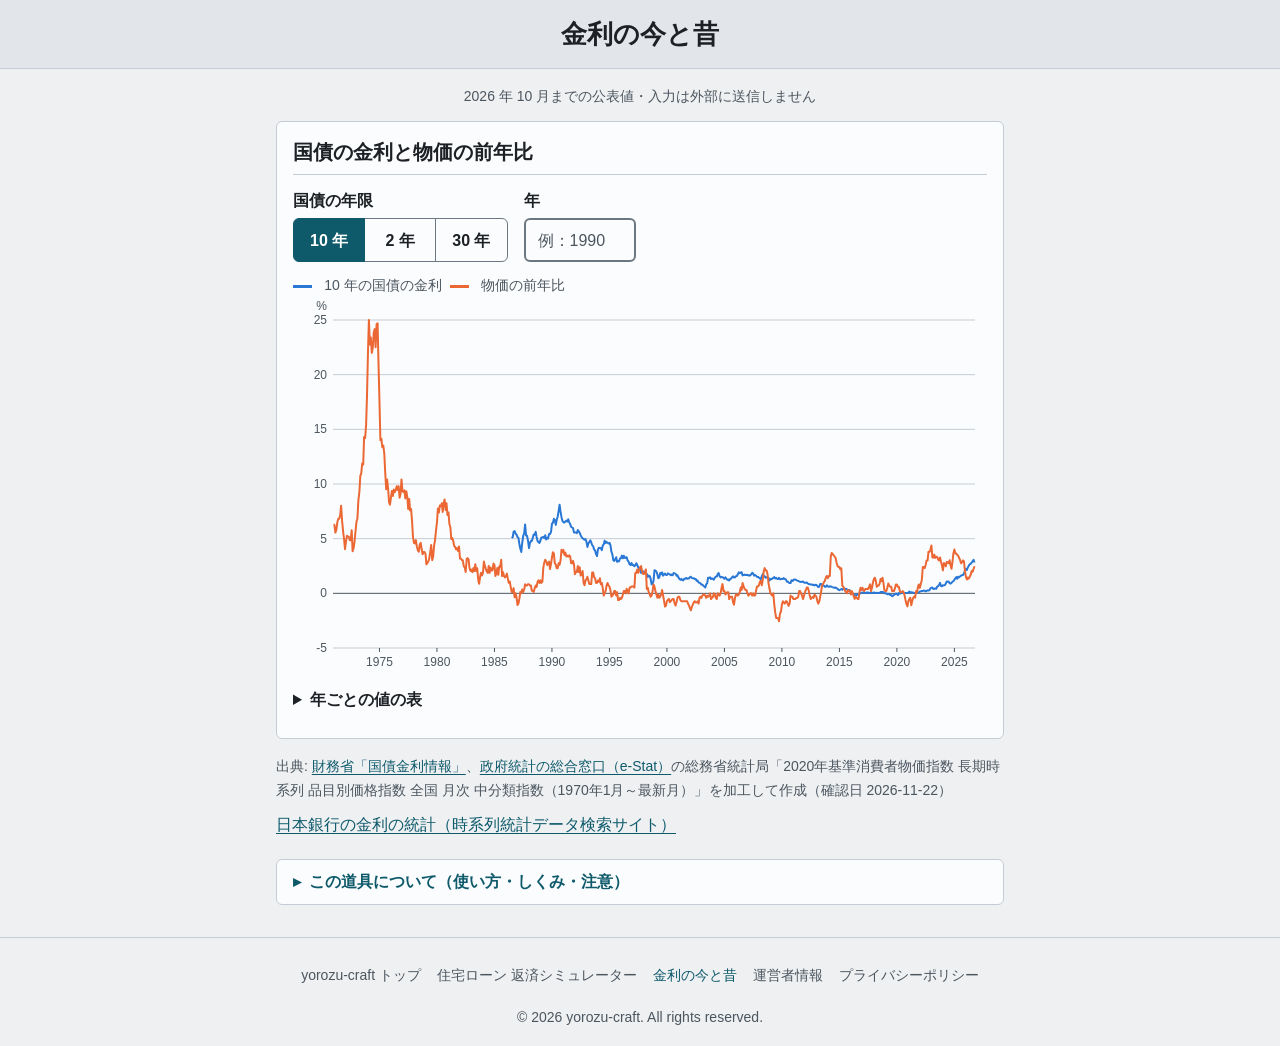
==== kinri/index.html @ 93e378b0 "Q-806 金利の今と昔: 画面の 1 枚（国債金利と物価の前年比の図、年を入れるとその年・いま・差。D645・D627・D592・D612） - kinri/index.html・kinri/app" ====
<!DOCTYPE html>
<html lang="ja">
<head>
  <meta charset="UTF-8">
  <meta name="viewport" content="width=device-width, initial-scale=1.0">
  <title>金利の今と昔 国債金利と物価の推移｜yorozu-craft</title>
  <meta name="description" content="財務省の国債金利（10年・2年・30年）と総務省統計局の消費者物価指数の前年比を1枚の図に重ねます。年を1つ入れると、その年の値といまの値と差が出ます。">
  <meta name="robots" content="index, follow">
  <link rel="canonical" href="https://yorozu-craft.com/loan-sim/kinri/">

  <meta property="og:title" content="金利の今と昔 国債金利と物価の推移｜yorozu-craft">
  <meta property="og:description" content="財務省の国債金利（10年・2年・30年）と総務省統計局の消費者物価指数の前年比を1枚の図に重ねます。年を1つ入れると、その年の値といまの値と差が出ます。">
  <meta property="og:type" content="website">
  <meta property="og:url" content="https://yorozu-craft.com/loan-sim/kinri/">
  <meta property="og:site_name" content="yorozu-craft">
  <meta property="og:locale" content="ja_JP">
  <meta name="theme-color" content="#eef0f2" media="(prefers-color-scheme: light)">
  <meta name="theme-color" content="#15191d" media="(prefers-color-scheme: dark)">

  <script type="application/ld+json">
  {
    "@context": "https://schema.org",
    "@type": "WebApplication",
    "name": "金利の今と昔",
    "description": "財務省の国債金利（10年・2年・30年）と総務省統計局の消費者物価指数の前年比を1枚の図に重ねます。年を1つ入れると、その年の値といまの値と差が出ます。",
    "url": "https://yorozu-craft.com/loan-sim/kinri/",
    "applicationCategory": "UtilitiesApplication",
    "operatingSystem": "All",
    "offers": { "@type": "Offer", "price": "0", "priceCurrency": "JPY" },
    "inLanguage": "ja"
  }
  </script>

  <!-- Google AdSense: サイト所有確認の meta だけ（住宅ローンの画面と同じ）。新しい道具の最初の公開は門 -->
  <meta name="google-adsense-account" content="ca-pub-5375267956079717">

  <link rel="icon" href="../favicon.svg" type="image/svg+xml">
  <link rel="manifest" href="/manifest.webmanifest">
  <link rel="apple-touch-icon" href="../apple-touch-icon.png">
  <link rel="stylesheet" href="../style.css">
  <style>
    /* 図の 2 本の線の色（dataviz の既定の 1・2 番。明るい側と暗い側を validate_palette.js で確かめた: 隣どうしの色覚の差 ΔE 24.7・26.8、面との比 3:1 以上） */
    .kinri { --k-s1: #2a78d6; --k-s2: #eb6834; }
    @media (prefers-color-scheme: dark) { :where(html:not([data-skin="base"])) .kinri { --k-s1: #3987e5; --k-s2: #d95926; } }
    .k-controls { display: flex; flex-wrap: wrap; align-items: flex-end; gap: var(--sp-3) var(--sp-4); margin-bottom: var(--sp-3); }
    .k-controls .field { margin-bottom: 0; }
    .k-tenors { display: flex; gap: 0; border: none; }
    .k-tenors legend { font-weight: 700; margin-bottom: var(--sp-1); }
    .k-tenor { min-height: var(--tap); min-width: 4.5rem; border-radius: 0; }
    .k-tenor:first-of-type { border-radius: var(--radius) 0 0 var(--radius); }
    .k-tenor:last-of-type { border-radius: 0 var(--radius) var(--radius) 0; }
    .k-tenor + .k-tenor { margin-left: -1px; }
    .k-tenor[aria-pressed="true"] { background: var(--accent); border-color: var(--accent); color: var(--on-accent); position: relative; }
    .k-controls input#year { width: 7rem; max-width: 7rem; }
    .kinri .chart { position: relative; touch-action: pan-y; min-height: 240px; }
    .kinri .chart svg { width: 100%; height: auto; }
    .k-axis { fill: var(--muted); font-size: 12px; }
    .k-zero { stroke: var(--muted); stroke-width: 1; }
    .k-tick { stroke: var(--muted); stroke-width: 1; }
    .k-line { fill: none; stroke-width: 2; stroke-linejoin: round; }
    .k-line.k-s1 { stroke: var(--k-s1); }
    .k-line.k-s2 { stroke: var(--k-s2); }
    .k-band { fill: var(--text); opacity: 0.08; }
    .k-dot { stroke: var(--card); stroke-width: 2; }
    .k-dot.k-s1 { fill: var(--k-s1); }
    .k-dot.k-s2 { fill: var(--k-s2); }
    .k-hair { stroke: var(--muted); stroke-width: 1; }
    .k-key { display: inline-block; width: 1.2rem; height: 0; border-top: 3px solid; vertical-align: middle; margin-right: var(--sp-1); }
    .k-key.k-s1 { border-color: var(--k-s1); }
    .k-key.k-s2 { border-color: var(--k-s2); }
    .k-tip { position: absolute; top: 0; pointer-events: none; background: var(--card); border: 1px solid var(--border); border-radius: var(--radius); padding: var(--sp-1) var(--sp-2); font-size: var(--fs-s); white-space: nowrap; }
    .k-tip-ym { color: var(--muted); }
    .k-from { font-weight: 700; margin: var(--sp-3) 0 var(--sp-1); }
    #result { margin-top: var(--sp-3); }
    .k-tbl { width: auto; min-width: 16rem; }
    .k-tbl td small { display: block; font-size: var(--fs-s); color: var(--muted); font-weight: 400; }
    .k-src { font-size: var(--fs-s); color: var(--muted); }
    .kinri .link-row { margin-bottom: var(--sp-3); }
    .kinri details:not(.card) .table-wrap { margin-top: var(--sp-3); }
  </style>
</head>
<body>

  <header class="app-header">
    <h1>金利の今と昔</h1>
  </header>

  <main class="app-main kinri">

    <p class="badge"><span id="asof"></span>・入力は外部に送信しません</p>

    <section class="card" aria-labelledby="h-fig">
      <h2 id="h-fig">国債の金利と物価の前年比</h2>
      <div class="k-controls">
        <fieldset class="k-tenors" id="tenors"><legend>国債の年限</legend></fieldset>
        <div class="field">
          <label for="year">年</label>
          <input type="number" id="year" inputmode="numeric" min="1000" step="1" placeholder="例：1990" autocomplete="off">
        </div>
      </div>
      <p class="legend"><span class="k-key k-s1"></span><span id="lg-rate">国債の金利</span><span class="k-key k-s2"></span>物価の前年比</p>
      <div id="chart" class="chart"><div id="tip" class="k-tip" hidden></div></div>
      <div id="result" aria-live="polite" hidden></div>
      <details class="opt no-print">
        <summary>年ごとの値の表</summary>
        <div class="table-wrap" tabindex="0">
          <table class="tbl num">
            <thead><tr><th scope="col">年</th><th scope="col" id="years-rate">国債の金利</th><th scope="col">物価の前年比</th></tr></thead>
            <tbody id="years-body"></tbody>
          </table>
        </div>
      </details>
    </section>

    <p class="k-src">出典: <a id="src-jgb"></a>、<a id="src-cpi"></a><span id="src-cpi-table"></span>を加工して作成（確認日 <span id="fetched"></span>）</p>
    <p class="link-row"><a href="https://www.stat-search.boj.or.jp/">日本銀行の金利の統計（時系列統計データ検索サイト）</a></p>

    <!-- about-tool: 道具の説明（WRITING 1 章）。この道具は使い方ページを持たない -->
    <details class="about-tool card opt no-print" id="about-tool">
      <summary>この道具について（使い方・しくみ・注意）</summary>
      <h3>金利の今と昔でわかること</h3>
      <p>財務省が公表している国債の金利と、総務省統計局の消費者物価指数の前年同月比を、月ごとの線で 1 枚の図に重ねます。年を入れると、その年の値と、いまの値と、その差が出ます。</p>
      <h3>使い方の要点</h3>
      <ul>
        <li>「国債の年限」のボタンで、図と表に出す国債の年限（10 年・2 年・30 年）を替えます。</li>
        <li>「年」の欄に西暦の年を入れると、図のその年に印が付き、図の下に値が出ます。</li>
      </ul>
      <h3>しくみ</h3>
      <p>国債の金利は、営業日ごとの値を月末の値に直したもので、その月で最後に値のある日の値です。その年の値は、その年で最後に値のある月の値で、いまの値は最後の月の値です。差は、いまの値からその年の値を引いた値で、単位はポイントです。物価の前年比は、指数の月の値から計算し、小数 1 桁で出します。年限ごとに値の始まる月が違い、値の無い年を入れた時は、値の始まる月だけを出します。</p>
      <h3>注意</h3>
      <p>出すのは公表された過去の値だけで、この先の金利や物価の見込みは出しません。日本銀行の政策金利や、預金・貸出の金利は、上のリンクの日本銀行のページで見られます。</p>
    </details>
    <!-- /about-tool -->

  </main>

  <footer class="app-footer">
    <nav class="footer-nav" aria-label="フッターナビゲーション">
      <ul>
        <li><a href="../../">yorozu-craft トップ</a></li>
        <li><a href="../">住宅ローン 返済シミュレーター</a></li>
        <li><a href="./" aria-current="page">金利の今と昔</a></li>
        <li><a href="../../about.html">運営者情報</a></li>
        <li><a href="../../privacy-policy.html">プライバシーポリシー</a></li>
      </ul>
    </nav>
    <p>&copy; 2026 yorozu-craft. All rights reserved.</p>
  </footer>

  <script src="./series.js"></script>
  <script src="./app.js"></script>
  <!-- Cloudflare Web Analytics（Cookie を使わないアクセス解析） --><script type='module' src='https://static.cloudflareinsights.com/beacon.min.js' data-cf-beacon='{"token": "b79bf821e1fd4b6683866d493b1de426"}'></script><!-- End Cloudflare Web Analytics -->
</body>
</html>
---- style.css ----
/* 住宅ローン 返済シミュレーター — yorozu-common v2 の皮に載せる。色・字・角・線はトークン（--bg / --card / --text / --muted / --accent / --border / --radius / --sp-* / --fs-*）だけ。
   暗い表示は端末の設定に自動で合わせる（トークンの差し替えは皮が持つ） */
/* yorozu-common:begin v2 — サイト共通の土台と皮。正本は youheioonuki.github.io の tools/common/v2/base.css と skin.css（yorozu-plans DESIGN.md）。
   この begin〜end の間は手で直さない（tools/sync-common.mjs で全ツールに配る。ツール固有の上書きは end の後に書く） */
/* yorozu-common v2 土台の層（yorozu-plans ROADMAP 7.98 D369、DESIGN.md）。すべてのページ（見せる・遊ぶ・世界を持つページも）に当てる。
   見た目（色・字・面）は持たない: リセット、押せる高さ、フォーカスの輪、入力の字の大きさ、読み上げの隠し字、動きを減らす設定、印刷で広告を出さない。
   色の値は各ページか共通の皮（skin.css）が --focus-ring・--focus・--muted・--error を決める。無ければ下の既定
   出どころ（v1 から引き継ぎ。2026-10-03 確認、yorozu-plans 企画書 59）: デジタル庁デザインシステム https://design.digital.go.jp/dads/ のコンテンツを加工して作成
   （フォーカスの輪・字の大きさの下限・入力欄のエラー表示。値は @digital-go-jp/design-tokens 2.0.1、MIT, (c) 2023 デジタル庁）。
   GOV.UK Frontend 6.5.1（MIT, (c) Crown copyright）の考え方: visually-hidden、エラーの文の前に読み上げ用の語 */
:root { --tap: 44px; --sp-1: 0.25rem; --sp-2: 0.5rem; --sp-3: 0.75rem; --sp-4: 1rem; --sp-6: 1.5rem; --sp-8: 2rem; --fs-s: 0.875rem; --fs-m: 1rem; --fs-l: 1.25rem; --fs-xl: 1.625rem; }
*, *::before, *::after { box-sizing: border-box; margin: 0; padding: 0; }
[hidden] { display: none !important; }
html { -webkit-text-size-adjust: 100%; text-size-adjust: 100%; }
:where(a, button, input, select, textarea, summary, [tabindex]):focus-visible {
  outline: 4px solid var(--focus-ring, #000); outline-offset: 2px; box-shadow: 0 0 0 2px var(--focus, #ffd43d);
}
@media (forced-colors: active) { :where(a, button, input, select, textarea, summary):focus-visible { outline-color: Highlight; } }
:where(input, select, textarea, button) { font: inherit; color: inherit; }
:where(input:not([type="checkbox"]):not([type="radio"]):not([type="range"]), select, textarea) { font-size: max(1rem, 16px); }
:where(button, summary, [role="button"]) { min-height: var(--tap); }
/* 1 つだけで置くリンク（nav の並び、使い方から道具へ戻るカード、言語の切り替え、パンくず）も押せる高さに。文中のリンクは対象外（WCAG 2.5.8。K192 の全巡回） */
:where(nav li > a, p.card > a:only-child, .lang-switch a, .crumb a) { display: inline-flex; align-items: center; justify-content: center; min-height: var(--tap); min-width: var(--tap); }
[aria-invalid="true"] { border-color: var(--error, #ce0000) !important; }
.field-error { color: var(--error, #ce0000); font-weight: 700; margin-top: var(--sp-1); }
.visually-hidden {
  position: absolute !important; width: 1px !important; height: 1px !important; margin: 0 !important; padding: 0 !important;
  overflow: hidden !important; clip-path: inset(50%) !important; white-space: nowrap !important; border: 0 !important;
}
@media (prefers-reduced-motion: reduce) { *, *::before, *::after { animation-duration: 0.01ms !important; animation-iteration-count: 1 !important; transition-duration: 0.01ms !important; scroll-behavior: auto !important; } }
@media print { ins.adsbygoogle, .google-auto-placed, iframe[id^="aswift"], iframe[id^="google_ads"] { display: none !important; } }
/* yorozu-common v2 共通の皮（B「静かな道具」。yorozu-plans ROADMAP 7.94〜7.99 D364・D366・D369、正典は DESIGN.md）。
   当てるのは計算・制度・道具・読み物・案内（docs/content-classes.csv の「皮」が「共通」）。base.css の後、ページ自身の CSS の前に読む（ページが上書きできる）。
   土台だけのページは <html data-skin="base">（CSV の「皮」から機械で付ける）で、この皮はすべて外れる。同じ CSS を共通と土台のページが使っていても出し分けられる。
   どの規則も :where() で詳細度を上げない（トークンは 0、要素の規則は要素 1 つ分のまま）。影・装飾・2 色以上の強調・端末依存の明朝は使わない */
:where(html:not([data-skin="base"])) {
  color-scheme: light dark;
  --bg: #eef0f2; --bg-2: #e2e6ea; --card: #fbfcfd; --text: #1d2125; --muted: #4c565f;
  --accent: #0e5a6b; --accent-soft: #dcecef; --on-accent: #ffffff;
  --border: #c5ccd3; --input-border: #6b7782;
  --error: #ce0000; --ok: #197a4b; --focus: #ffd43d; --focus-ring: #000;
  --font-ui: "Noto Sans JP", "Noto Sans CJK JP", "Hiragino Sans", "Hiragino Kaku Gothic ProN", Meiryo, sans-serif;
  --lh-body: 1.7; --lh-tight: 1.4; --radius: 6px; --line-input: 2px;
}
@media (prefers-color-scheme: dark) {
  :where(html:not([data-skin="base"])) {
    --bg: #15191d; --bg-2: #1c2227; --card: #1a1f24; --text: #e8ecef; --muted: #a8b3bc;
    --accent: #6fc3d4; --accent-soft: #14323a; --on-accent: #0b1a1e;
    --border: #2f373e; --input-border: #7a8792; --error: #ff8a7a; --ok: #6fcf97; --focus: #000; --focus-ring: #ffd43d;
  }
}
:where(html:not([data-skin="base"])) body { font-family: var(--font-ui); background: var(--bg); color: var(--text); line-height: var(--lh-body); font-variant-numeric: tabular-nums; }
:where(html:not([data-skin="base"])) h1 { font-size: var(--fs-xl); font-weight: 800; line-height: var(--lh-tight); }
:where(html:not([data-skin="base"])) h2 { font-size: var(--fs-l); font-weight: 800; line-height: var(--lh-tight); }
:where(html:not([data-skin="base"])) h3 { font-size: var(--fs-m); font-weight: 800; }
:where(html:not([data-skin="base"])) a { color: var(--accent); text-decoration-thickness: 1px; text-underline-offset: 3px; }
@media (hover: hover) { :where(html:not([data-skin="base"])) a:hover { text-decoration-thickness: 3px; } }
:where(html:not([data-skin="base"])) :where(input, textarea)::placeholder { color: var(--muted); opacity: 1; }
/* 部品: 入力の箱 */
:where(html:not([data-skin="base"])) :where(input:not([type="checkbox"]):not([type="radio"]):not([type="range"]), select, textarea) { border: var(--line-input) solid var(--input-border); border-radius: var(--radius); background: var(--card); min-height: var(--tap); padding: var(--sp-1) var(--sp-3); }
:where(html:not([data-skin="base"])) :where(input, select, textarea):focus { border-color: var(--text); }
/* 部品: ボタン（主は塗り、副は線） */
:where(html:not([data-skin="base"])) :where(button, .btn) { border: 1px solid var(--input-border); border-radius: var(--radius); background: var(--card); color: var(--text); font-weight: 700; padding: 0 var(--sp-4); cursor: pointer; }
:where(html:not([data-skin="base"])) :where(button[type="submit"], .btn-primary) { background: var(--accent); border-color: var(--accent); color: var(--on-accent); }
/* <a> のボタンは a { color } に負けないよう、詳細度を 1 段だけ上げる（D416。主は副の後に書いて勝たせる） */
:where(html:not([data-skin="base"])) a.btn { color: var(--text); }
:where(html:not([data-skin="base"])) a.btn-primary { color: var(--on-accent); }
/* 部品: チップ・面・折りたたみ（開閉の印 ▶ を残すため list-item のまま、高さは上下の余白と土台の min-height で）・結果の数字・注意の帯・固定バー */
:where(html:not([data-skin="base"])) :where(.chip) { display: inline-flex; align-items: center; min-height: var(--tap); min-width: var(--tap); padding: 0 var(--sp-3); border: 1px solid var(--input-border); border-radius: var(--radius); color: var(--text); text-decoration: none; font-weight: 700; }
:where(html:not([data-skin="base"])) :where(.card) { background: var(--card); border: 1px solid var(--border); border-radius: var(--radius); padding: var(--sp-4); }
:where(html:not([data-skin="base"])) :where(details) > summary { padding-block: var(--sp-2); cursor: pointer; font-weight: 700; }
:where(html:not([data-skin="base"])) :where(.result-num, .money, output) { font-size: var(--fs-xl); font-weight: 800; }
:where(html:not([data-skin="base"])) :where(.notice, [data-keep]) { border-left: 4px solid var(--text); background: var(--bg-2); padding: var(--sp-2) var(--sp-3); }
:where(html:not([data-skin="base"])) :where(.fixed-bar) { position: sticky; bottom: 0; background: var(--card); border-top: 1px solid var(--border); padding: var(--sp-2) var(--sp-4); }
/* yorozu-common:end */

/* ヘッダー */
.app-header { text-align: center; padding: var(--sp-4); background: var(--bg-2); border-bottom: 1px solid var(--border); }
.app-header .subtitle { font-size: var(--fs-s); color: var(--muted); margin-top: var(--sp-1); max-width: 40em; margin-left: auto; margin-right: auto; }

/* レイアウト */
.app-main { max-width: 760px; margin: 0 auto; padding: var(--sp-4); }
.card { margin-bottom: var(--sp-4); }
.card h2 { border-bottom: 1px solid var(--border); padding-bottom: var(--sp-2); margin-bottom: var(--sp-3); }

/* 入力 */
.field { margin-bottom: var(--sp-4); }
.field label { display: block; font-weight: 700; margin-bottom: var(--sp-1); }
.field .hint { font-size: var(--fs-s); color: var(--muted); margin-bottom: var(--sp-2); }
.field input[type="number"], .field input[type="text"], .field input[type="month"], .field select { width: 100%; max-width: 16rem; }

/* ボタン（色と線は皮が持つ） */
.btn, .btn-primary { display: inline-flex; align-items: center; justify-content: center; }
.btn:disabled, .btn-primary:disabled { opacity: 0.5; cursor: default; }

/* 読みもの（guide.html） */
.content h3 { margin: var(--sp-4) 0 var(--sp-1); }
.content p + p { margin-top: var(--sp-2); }
.content ul, .content ol { padding-left: 1.3rem; margin: var(--sp-1) 0; }
.faq dt { font-weight: 700; margin-top: var(--sp-4); }
.faq dt::before { content: 'Q. '; color: var(--accent); }
.faq dd { color: var(--muted); padding: var(--sp-1) 0 var(--sp-2) 1.2rem; border-bottom: 1px solid var(--border); }
.small { font-size: var(--fs-s); color: var(--muted); margin-top: var(--sp-2); }

/* フッター */
.app-footer { text-align: center; padding: var(--sp-4); font-size: var(--fs-s); color: var(--muted); border-top: 1px solid var(--border); margin-top: var(--sp-2); }
.footer-nav ul { list-style: none; display: flex; justify-content: center; flex-wrap: wrap; gap: var(--sp-2) var(--sp-4); margin-bottom: var(--sp-2); }
.footer-nav a { display: inline-flex; align-items: center; min-height: var(--tap); color: var(--muted); text-decoration: none; }
.footer-nav a:hover, .footer-nav a[aria-current="page"] { color: var(--accent); }

/* ===== 住宅ローン 返済シミュレーター固有 ===== */
.badge { text-align: center; font-size: var(--fs-s); color: var(--muted); margin-bottom: var(--sp-3); }
.badge.is-stale { color: var(--error); }

fieldset.field { border: none; }
fieldset.field legend { font-weight: 700; margin-bottom: var(--sp-1); }
label.inline { display: flex; align-items: center; gap: var(--sp-2); font-weight: 400; min-height: var(--tap); }
label.inline + label.inline { margin-top: var(--sp-2); }
label.inline input { width: 1.4rem; height: 1.4rem; accent-color: var(--accent); }
.rules.is-disabled label.inline { opacity: 0.5; }

.grid2 { display: grid; grid-template-columns: repeat(auto-fit, minmax(12rem, 1fr)); gap: 0 var(--sp-4); }
.with-unit { display: flex; gap: var(--sp-2); align-items: center; flex-wrap: wrap; }
.with-unit input { max-width: 9rem !important; }
.with-unit input[type="text"] { max-width: 20rem !important; flex: 1 1 12rem; }
.with-unit select { max-width: 14rem !important; width: auto !important; }
.calc-line { font-size: var(--fs-s); color: var(--muted); margin-bottom: var(--sp-4); }
.calc-line strong { color: var(--text); font-size: var(--fs-m); }

.rows { margin-bottom: var(--sp-2); }
.row { display: flex; flex-wrap: wrap; align-items: center; gap: var(--sp-1) var(--sp-2); padding: var(--sp-2) 0; border-bottom: 1px dashed var(--border); }
.row input.short { width: 4.5rem; }
.row input.mid { width: 6.5rem; }
.when { display: inline-flex; align-items: center; gap: var(--sp-1); }
.row .at { color: var(--muted); font-size: var(--fs-s); }
.row .btn { margin-left: auto; min-width: var(--tap); padding: 0 var(--sp-2); }

.btn-row { display: flex; flex-wrap: wrap; gap: var(--sp-2); margin: var(--sp-2) 0 var(--sp-3); }

.msg { margin-bottom: var(--sp-3); }
.msg p + p { margin-top: var(--sp-1); }

.kpi { display: grid; grid-template-columns: repeat(2, 1fr); gap: var(--sp-2); }
.kpi > div { background: var(--accent-soft); border-radius: var(--radius); padding: var(--sp-2) var(--sp-3); }
.kpi dt { font-size: var(--fs-s); color: var(--muted); }
.kpi dd { font-size: var(--fs-l); font-weight: 800; color: var(--text); line-height: var(--lh-tight); }
#summary.is-stale { opacity: 0.35; }
.changes { list-style: none; margin-top: var(--sp-3); }
.changes li::before { content: '→ '; color: var(--accent); }

.table-wrap { overflow-x: auto; margin: var(--sp-1) 0; }
.tbl { border-collapse: collapse; width: 100%; font-size: var(--fs-s); white-space: nowrap; }
.tbl th, .tbl td { border-bottom: 1px solid var(--border); padding: var(--sp-1) var(--sp-2); text-align: right; }
.tbl thead th { color: var(--muted); font-weight: 700; }
.tbl tbody th { text-align: left; font-weight: 700; white-space: normal; min-width: 5.5em; }
.tbl th small { font-weight: 400; color: var(--muted); display: block; }
#effect .tbl th, #effect .tbl td { padding: var(--sp-1); }
.tbl td.diff { color: var(--accent); font-weight: 800; }

.tabs { display: flex; gap: var(--sp-2); border-bottom: 1px solid var(--border); margin-bottom: var(--sp-3); }
.tabs button { background: none; border: none; border-bottom: 3px solid transparent; padding: 0 var(--sp-3); color: var(--muted); }
.tabs button[aria-selected="true"] { color: var(--accent); border-bottom-color: var(--accent); }

.chart svg { width: 100%; height: auto; display: block; }
.chart .grid { stroke: var(--border); stroke-width: 1; }
.chart .axis { fill: var(--muted); font-size: 22px; }
.chart .line-a { fill: none; stroke: var(--accent); stroke-width: 2.5; }
.chart .line-b { fill: none; stroke: var(--muted); stroke-width: 2; stroke-dasharray: 6 4; }
/* 繰上返済の印（Q-406）: 線の上のボタン。当たりは 44px、見た目は番号入りの丸 */
.chart { position: relative; }
.marks { position: absolute; inset: 0; pointer-events: none; }
.mark {
  position: absolute; width: var(--tap); height: var(--tap); min-height: var(--tap); padding: 0; margin: 0;
  transform: translate(-50%, -50%); display: flex; align-items: center; justify-content: center;
  background: none; border: none; border-radius: 50%; pointer-events: auto; touch-action: none; cursor: ew-resize;
}
.mark-dot {
  display: flex; align-items: center; justify-content: center; width: 1.75rem; height: 1.75rem; border-radius: 50%;
  background: var(--card); border: 3px solid var(--accent); color: var(--text); font-size: var(--fs-s); font-weight: 800; line-height: 1;
}
.mark:hover .mark-dot, .mark:active .mark-dot { background: var(--accent); color: var(--on-accent); }
.legend { font-size: var(--fs-s); color: var(--muted); display: flex; align-items: center; gap: var(--sp-2); flex-wrap: wrap; }
.lg { display: inline-block; width: 1.6rem; height: 0; border-top: 3px solid var(--accent); }
.lg-b { border-top: 2px dashed var(--muted); margin-left: var(--sp-3); }
/* 当初の金利と毎月の返済額の線（Q-558）。印は繰上返済の印と同じ .mark（当たり 44px） */
.rate-fig { margin-top: var(--sp-6); }
.rate-fig h3 { font-size: var(--fs-m); margin-bottom: var(--sp-2); }
.chart .pick { fill: var(--text); font-size: 22px; font-weight: 700; }

.scn-list { list-style: none; margin: var(--sp-2) 0; }
.scn-list li { display: flex; align-items: center; gap: var(--sp-2); padding: var(--sp-1) 0; border-bottom: 1px dashed var(--border); }
.scn-list input[type="checkbox"] { width: 1.4rem; height: 1.4rem; accent-color: var(--accent); }
.scn-list label { flex: 1; display: flex; align-items: center; min-height: var(--tap); }

.note p + p { margin-top: var(--sp-2); }

/* ===========================
   画面の骨組み（yorozu-plans の docs/SCREEN.md 1.1）: 必須の入力 → 結果 → くわしく入れる、上端の固定バー、PC の 2 カラム
   =========================== */
fieldset.card { min-width: 0; }
.req > legend {
  float: left; width: 100%;   /* legend を枠の上に載せず、h2 と同じ見た目で枠の中に置く */
  font-size: var(--fs-l); font-weight: 800; line-height: var(--lh-tight);
  border-bottom: 1px solid var(--border); padding-bottom: var(--sp-2); margin-bottom: var(--sp-3);
}
.req > legend + * { clear: both; }
.result-card { scroll-margin-top: 56px; }   /* 固定バー（44px）で見出しが隠れないように */
details.card.opt { padding-block: 0; margin-bottom: var(--sp-2); }
details.card.opt > summary { display: block; color: var(--accent); list-style: none; }
details.card.opt > summary::-webkit-details-marker { display: none; }
details.card.opt > summary::before { content: '▸'; margin-right: var(--sp-2); }
details.card.opt[open] > summary::before { content: '▾'; }
details.card.opt[open] { padding-bottom: var(--sp-3); }
details.card.opt[open] > summary { border-bottom: 1px solid var(--border); margin-bottom: var(--sp-3); }
.opt-state { color: var(--text); font-weight: 400; }
.opts { margin-bottom: var(--sp-4); }

/* 固定バー（SCREEN.md 0 章の 3・D413）: 上端に 1 行、高さ 44px。下端は AdSense のアンカー広告が使う */
.fixed-bar { position: fixed; top: 0; bottom: auto; left: 0; right: 0; z-index: 50; height: var(--tap); padding: 0; border-top: 0; background: var(--accent-soft); }
.fixed-bar a {
  display: block; max-width: 760px; margin: 0 auto; padding: 0 var(--sp-4); height: var(--tap); line-height: var(--tap); text-align: center;
  white-space: nowrap; overflow: hidden; text-overflow: ellipsis; font-weight: 800; text-decoration: none;
}

/* PC（900px 以上）: 左に入力、右に結果（sticky）。結果が常に見えるので固定バーは出さない（D63: 制度の計算機だけ） */
@media (min-width: 900px) {
  .fixbar-narrow { display: none !important; }
  .layout-2col { max-width: 1120px; display: grid; grid-template-columns: minmax(0, 1fr) minmax(0, 26rem); column-gap: var(--sp-6); align-items: start; }
  .layout-2col > * { grid-column: 1; }
  .layout-2col > .badge { grid-column: 1 / -1; }
  .layout-2col .result-card { grid-column: 2; grid-row: 2 / span 20; position: sticky; top: var(--sp-4); max-height: calc(100vh - 2rem); overflow-y: auto; }
}

@media print {
  .fixed-bar, .no-print { display: none !important; }   /* 条件の保存・共有のボタンは紙に要らない */
  /* 印刷では折りたたみの中も出す（入れた条件を紙に残す） */
  main details::details-content { content-visibility: visible; display: block; }
  main details > summary::before { content: none; }
  .layout-2col .result-card { position: static; max-height: none; overflow: visible; }
}

/* 使い方ページの折りたたみ（WRITING.md の基準で、補足・一覧はここに入れる） */
.content details { margin: var(--sp-1) 0; }
.content summary { color: var(--accent); }
.content details[open] summary { margin-bottom: var(--sp-1); }

/* 1 行に 1 つのリンク（使い方への行・控除の出典・フッター）も押せる高さに（DESIGN の 44px。K192 段 3 の 4 の検収）。案内のカード p.card は共通の枠の 23 行が持つ（Q-541）。
   箱を名指しする。裸の :where(p, li) は、親が字を持つ文中のリンクにも当たる（yorozu-plans QUEUE Q-518） */
:where(html:not([data-skin="base"])) :where(.link-row, #kojo-sources > li, .footer-nav li) > a:only-child { display: inline-flex; align-items: center; min-height: var(--tap); }
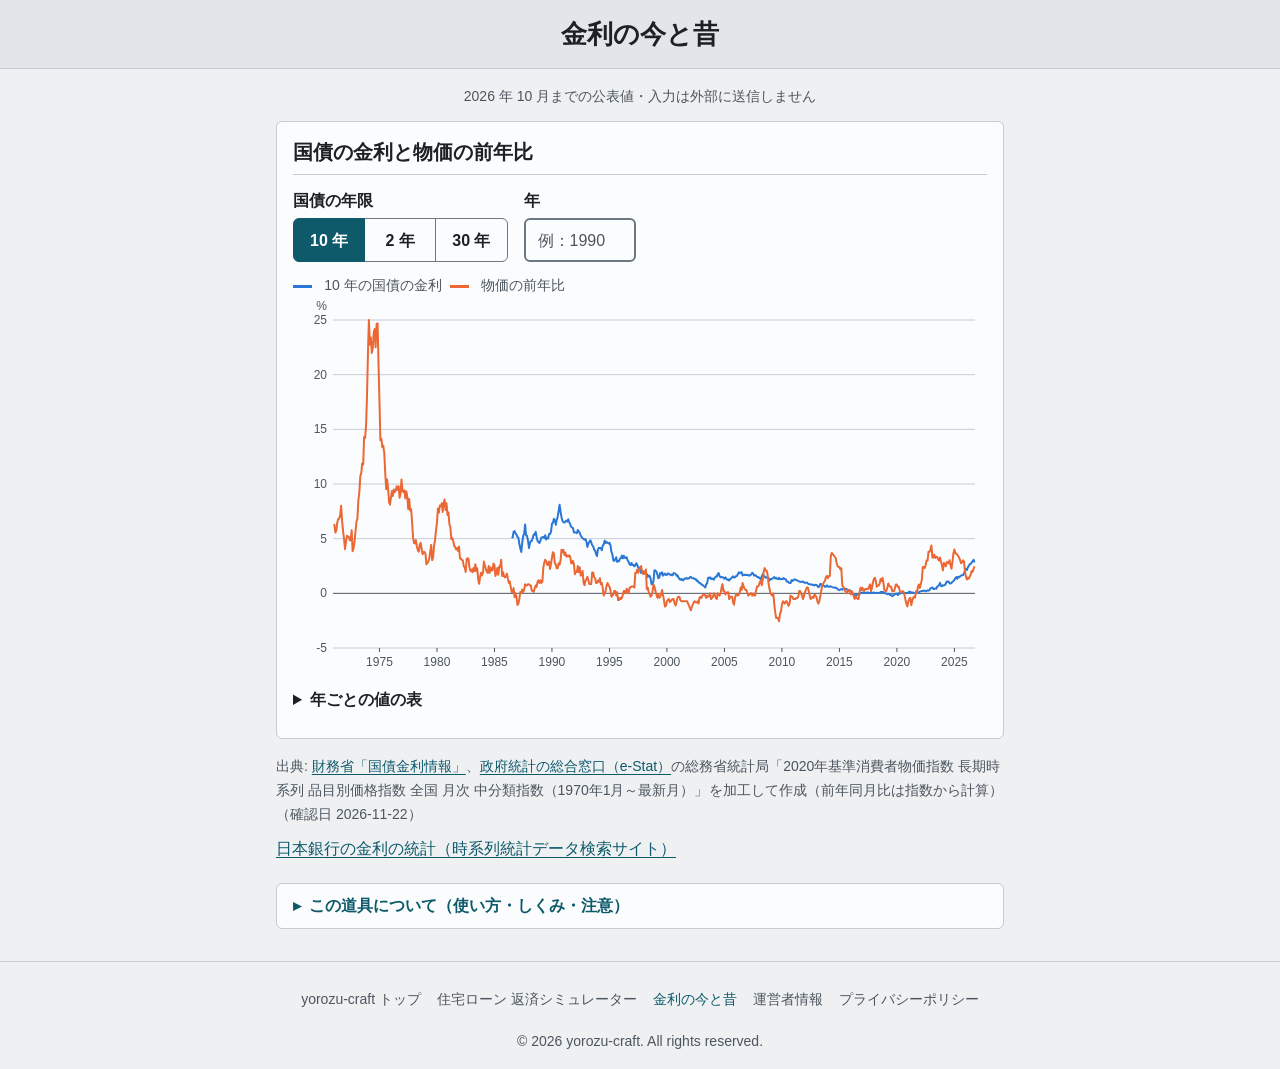
==== commit f4aa06ce: "Q-806: main を取り込み、画面の出典の行を写しの字に合わせる（物価は「…を加工して作成（前年同月比は指数から計算）」。Q-903・D715） Co-Authored-By: Claude O" ====
--- a/kinri/index.html
+++ b/kinri/index.html
@@ -112,7 +112,7 @@
       </details>
     </section>
 
-    <p class="k-src">出典: <a id="src-jgb"></a>、<a id="src-cpi"></a><span id="src-cpi-table"></span>を加工して作成（確認日 <span id="fetched"></span>）</p>
+    <p class="k-src">出典: <a id="src-jgb"></a>、<a id="src-cpi"></a><span id="src-cpi-table"></span>を加工して作成<span id="src-note"></span>（確認日 <span id="fetched"></span>）</p>
     <p class="link-row"><a href="https://www.stat-search.boj.or.jp/">日本銀行の金利の統計（時系列統計データ検索サイト）</a></p>
 
     <!-- about-tool: 道具の説明（WRITING 1 章）。この道具は使い方ページを持たない -->
--- a/style.css
+++ b/style.css
@@ -59,8 +59,9 @@
 /* 部品: 入力の箱 */
 :where(html:not([data-skin="base"])) :where(input:not([type="checkbox"]):not([type="radio"]):not([type="range"]), select, textarea) { border: var(--line-input) solid var(--input-border); border-radius: var(--radius); background: var(--card); min-height: var(--tap); padding: var(--sp-1) var(--sp-3); }
 :where(html:not([data-skin="base"])) :where(input, select, textarea):focus { border-color: var(--text); }
-/* 部品: ボタン（主は塗り、副は線） */
-:where(html:not([data-skin="base"])) :where(button, .btn) { border: 1px solid var(--input-border); border-radius: var(--radius); background: var(--card); color: var(--text); font-weight: 700; padding: 0 var(--sp-4); cursor: pointer; }
+/* 部品: ボタン（主は塗り、副は線）。線と角丸は .btn を持たない .btn-primary（<a class="btn-primary">）にも当てる（yorozu-plans D695・Q-905） */
+:where(html:not([data-skin="base"])) :where(button, .btn, .btn-primary) { border: 1px solid var(--input-border); border-radius: var(--radius); }
+:where(html:not([data-skin="base"])) :where(button, .btn) { background: var(--card); color: var(--text); font-weight: 700; padding: 0 var(--sp-4); cursor: pointer; }
 :where(html:not([data-skin="base"])) :where(button[type="submit"], .btn-primary) { background: var(--accent); border-color: var(--accent); color: var(--on-accent); }
 /* <a> のボタンは a { color } に負けないよう、詳細度を 1 段だけ上げる（D416。主は副の後に書いて勝たせる） */
 :where(html:not([data-skin="base"])) a.btn { color: var(--text); }
@@ -71,6 +72,8 @@
 :where(html:not([data-skin="base"])) :where(details) > summary { padding-block: var(--sp-2); cursor: pointer; font-weight: 700; }
 :where(html:not([data-skin="base"])) :where(.result-num, .money, output) { font-size: var(--fs-xl); font-weight: 800; }
 :where(html:not([data-skin="base"])) :where(.notice, [data-keep]) { border-left: 4px solid var(--text); background: var(--bg-2); padding: var(--sp-2) var(--sp-3); }
+/* 部品: ページの脚（body の直下の footer）の字は 14px（--fs-s。yorozu-plans D695） */
+:where(html:not([data-skin="base"])) :where(body > footer) { font-size: var(--fs-s); }
 :where(html:not([data-skin="base"])) :where(.fixed-bar) { position: sticky; bottom: 0; background: var(--card); border-top: 1px solid var(--border); padding: var(--sp-2) var(--sp-4); }
 /* yorozu-common:end */
 
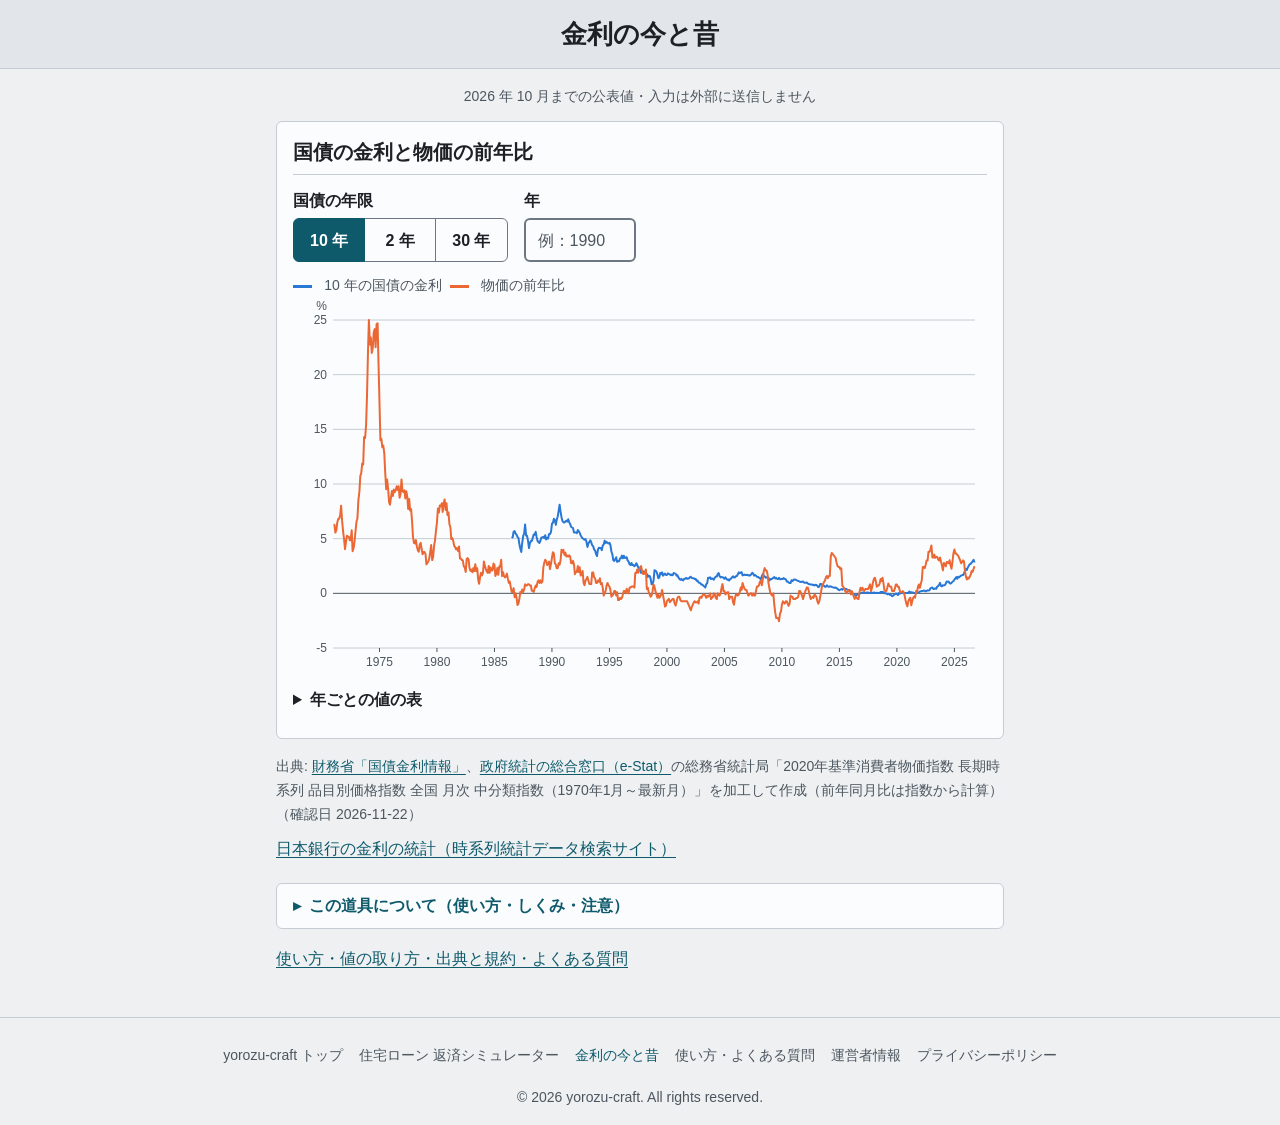
==== commit a28547ca: "Q-910: 金利の今と昔の使い方ページと公開に要る物（欠けた月で線を切る・選ぶと「—」、guide.html、sitemap、住宅ローンからのリンク。D694） - kinri/app.js: 線の" ====
--- a/kinri/index.html
+++ b/kinri/index.html
@@ -115,7 +115,7 @@
     <p class="k-src">出典: <a id="src-jgb"></a>、<a id="src-cpi"></a><span id="src-cpi-table"></span>を加工して作成<span id="src-note"></span>（確認日 <span id="fetched"></span>）</p>
     <p class="link-row"><a href="https://www.stat-search.boj.or.jp/">日本銀行の金利の統計（時系列統計データ検索サイト）</a></p>
 
-    <!-- about-tool: 道具の説明（WRITING 1 章）。この道具は使い方ページを持たない -->
+    <!-- about-tool: 道具の説明（使い方ページの要約。WRITING 1 章） -->
     <details class="about-tool card opt no-print" id="about-tool">
       <summary>この道具について（使い方・しくみ・注意）</summary>
       <h3>金利の今と昔でわかること</h3>
@@ -132,6 +132,8 @@
     </details>
     <!-- /about-tool -->
 
+    <p class="link-row"><a href="./guide.html">使い方・値の取り方・出典と規約・よくある質問</a></p>
+
   </main>
 
   <footer class="app-footer">
@@ -140,6 +142,7 @@
         <li><a href="../../">yorozu-craft トップ</a></li>
         <li><a href="../">住宅ローン 返済シミュレーター</a></li>
         <li><a href="./" aria-current="page">金利の今と昔</a></li>
+        <li><a href="./guide.html">使い方・よくある質問</a></li>
         <li><a href="../../about.html">運営者情報</a></li>
         <li><a href="../../privacy-policy.html">プライバシーポリシー</a></li>
       </ul>
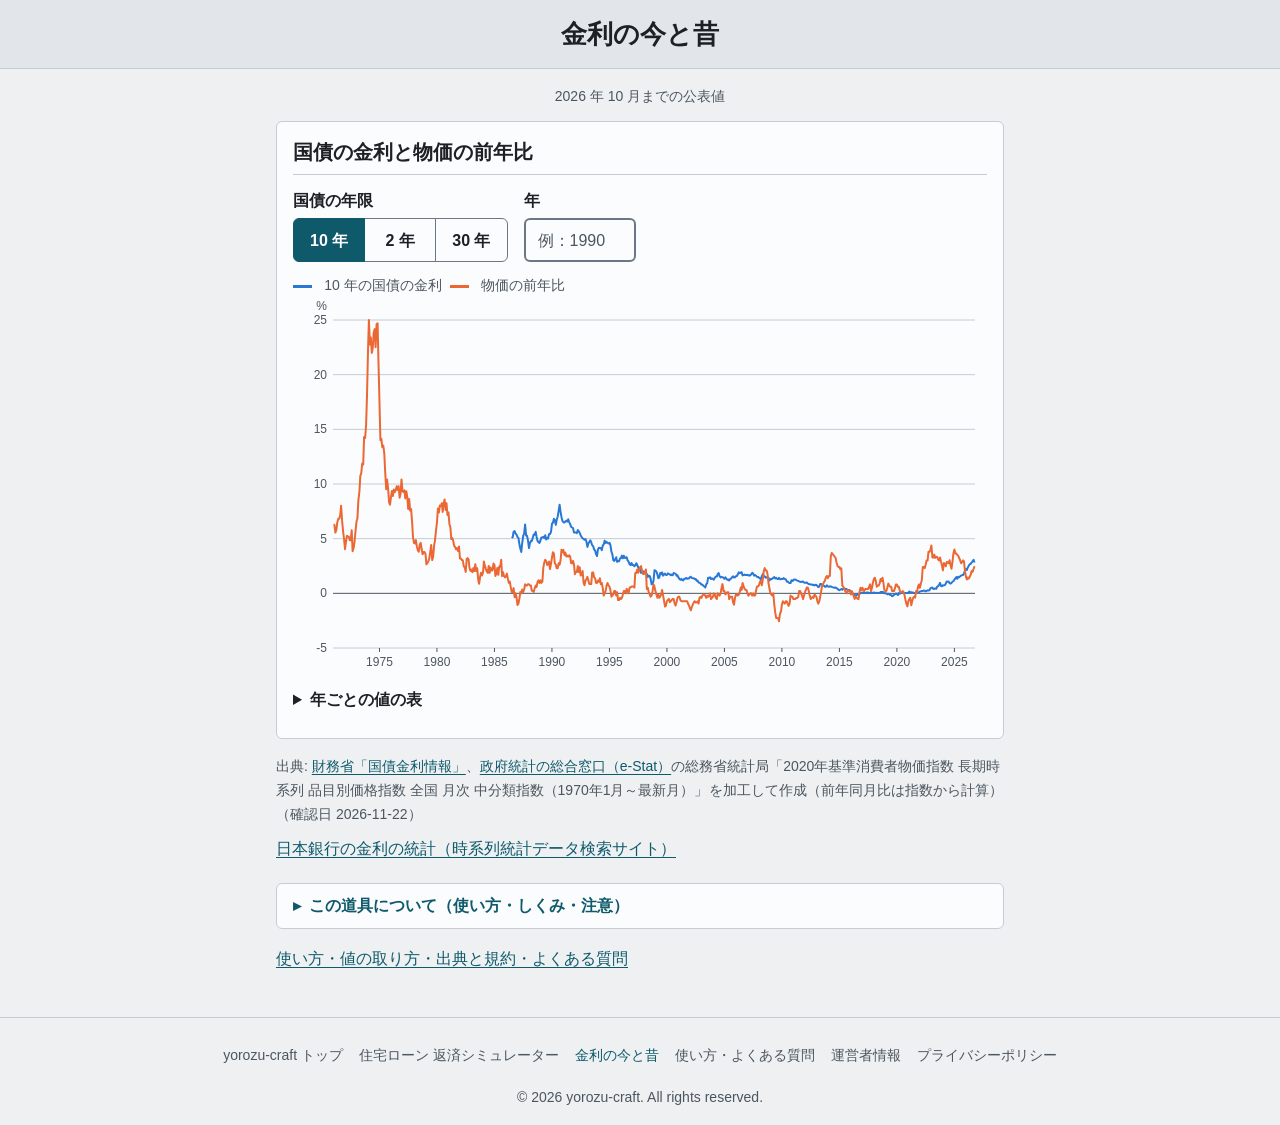
==== commit 9ec52805: "Q-1213: 返済と金利の画面の時点の行から「・入力は外部に送信しません」を消す（一覧 E の当てはめ） index.html と kinri/index.html の 2 か所。title・des" ====
--- a/kinri/index.html
+++ b/kinri/index.html
@@ -87,7 +87,7 @@
 
   <main class="app-main kinri">
 
-    <p class="badge"><span id="asof"></span>・入力は外部に送信しません</p>
+    <p class="badge"><span id="asof"></span></p>
 
     <section class="card" aria-labelledby="h-fig">
       <h2 id="h-fig">国債の金利と物価の前年比</h2>
@@ -150,6 +150,7 @@
     <p>&copy; 2026 yorozu-craft. All rights reserved.</p>
   </footer>
 
+  <script src="../used.js"></script>
   <script src="./series.js"></script>
   <script src="./app.js"></script>
   <!-- Cloudflare Web Analytics（Cookie を使わないアクセス解析） --><script type='module' src='https://static.cloudflareinsights.com/beacon.min.js' data-cf-beacon='{"token": "b79bf821e1fd4b6683866d493b1de426"}'></script><!-- End Cloudflare Web Analytics -->
